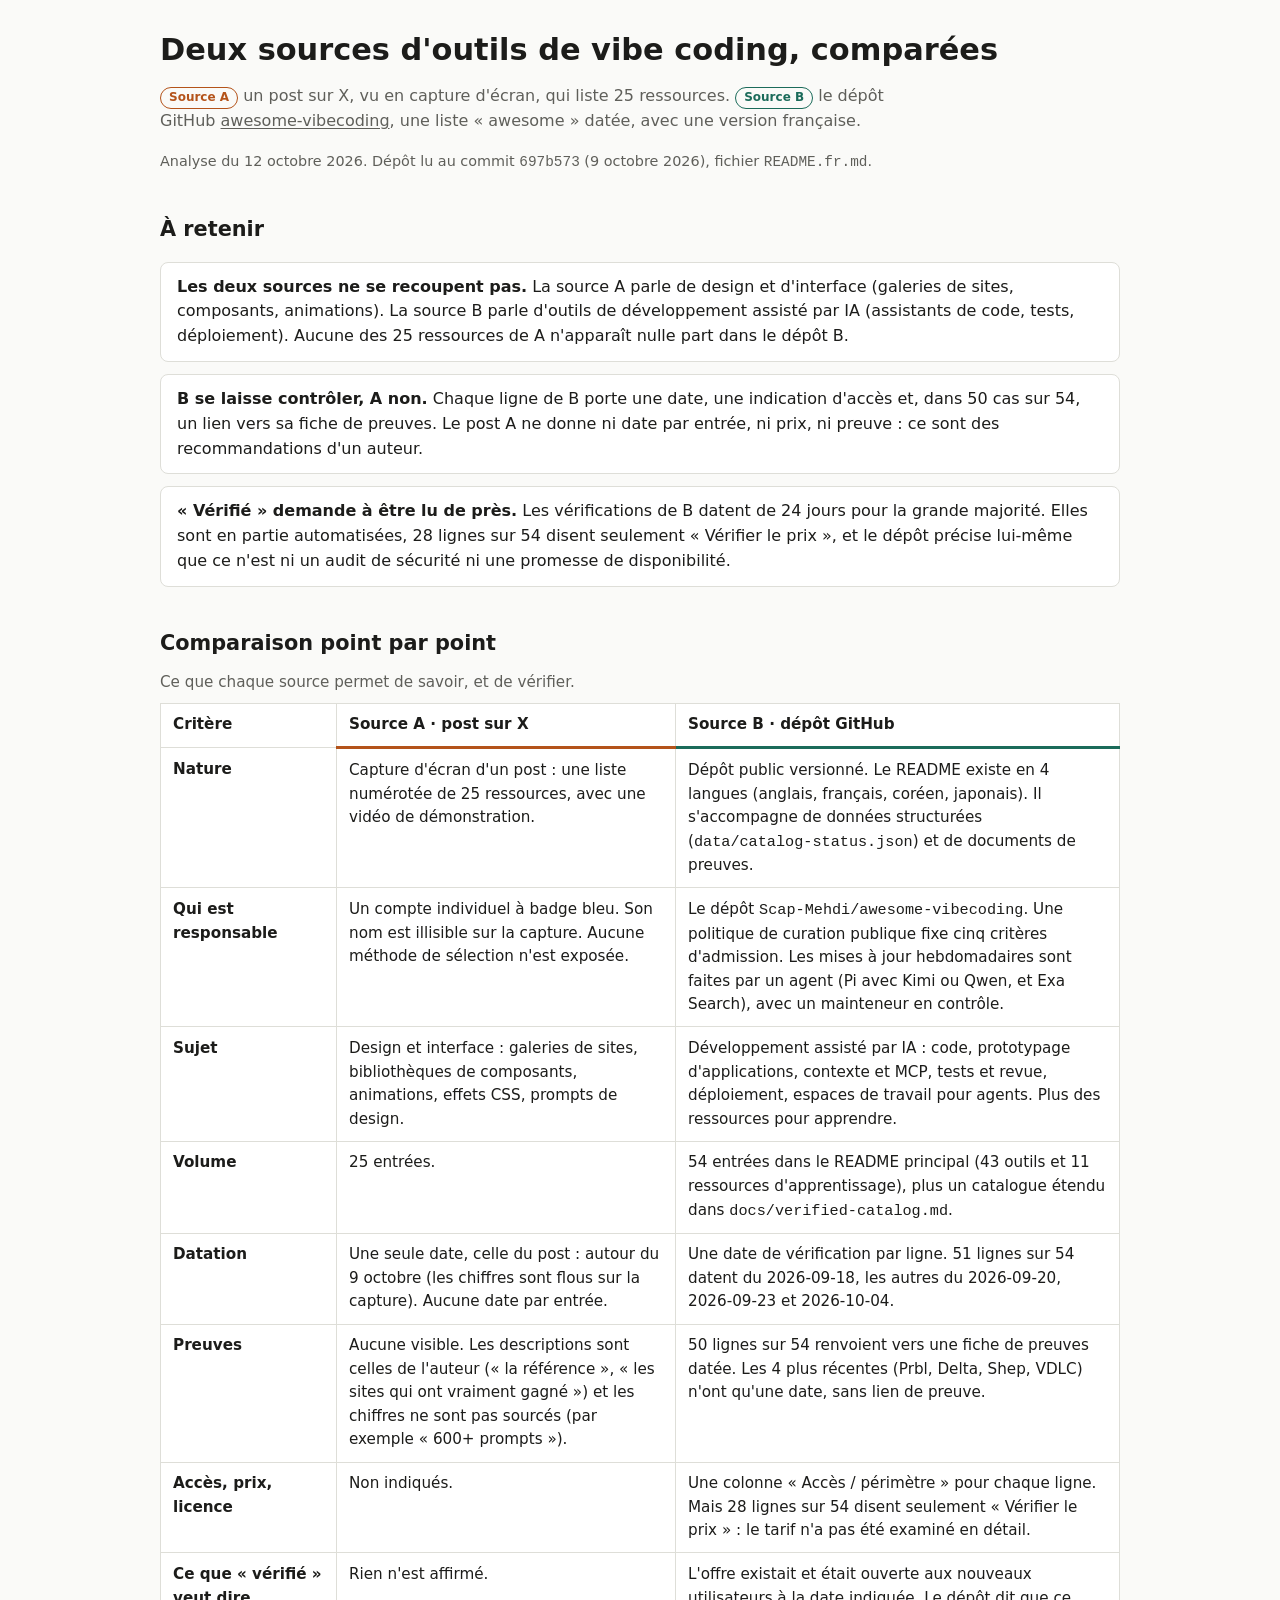
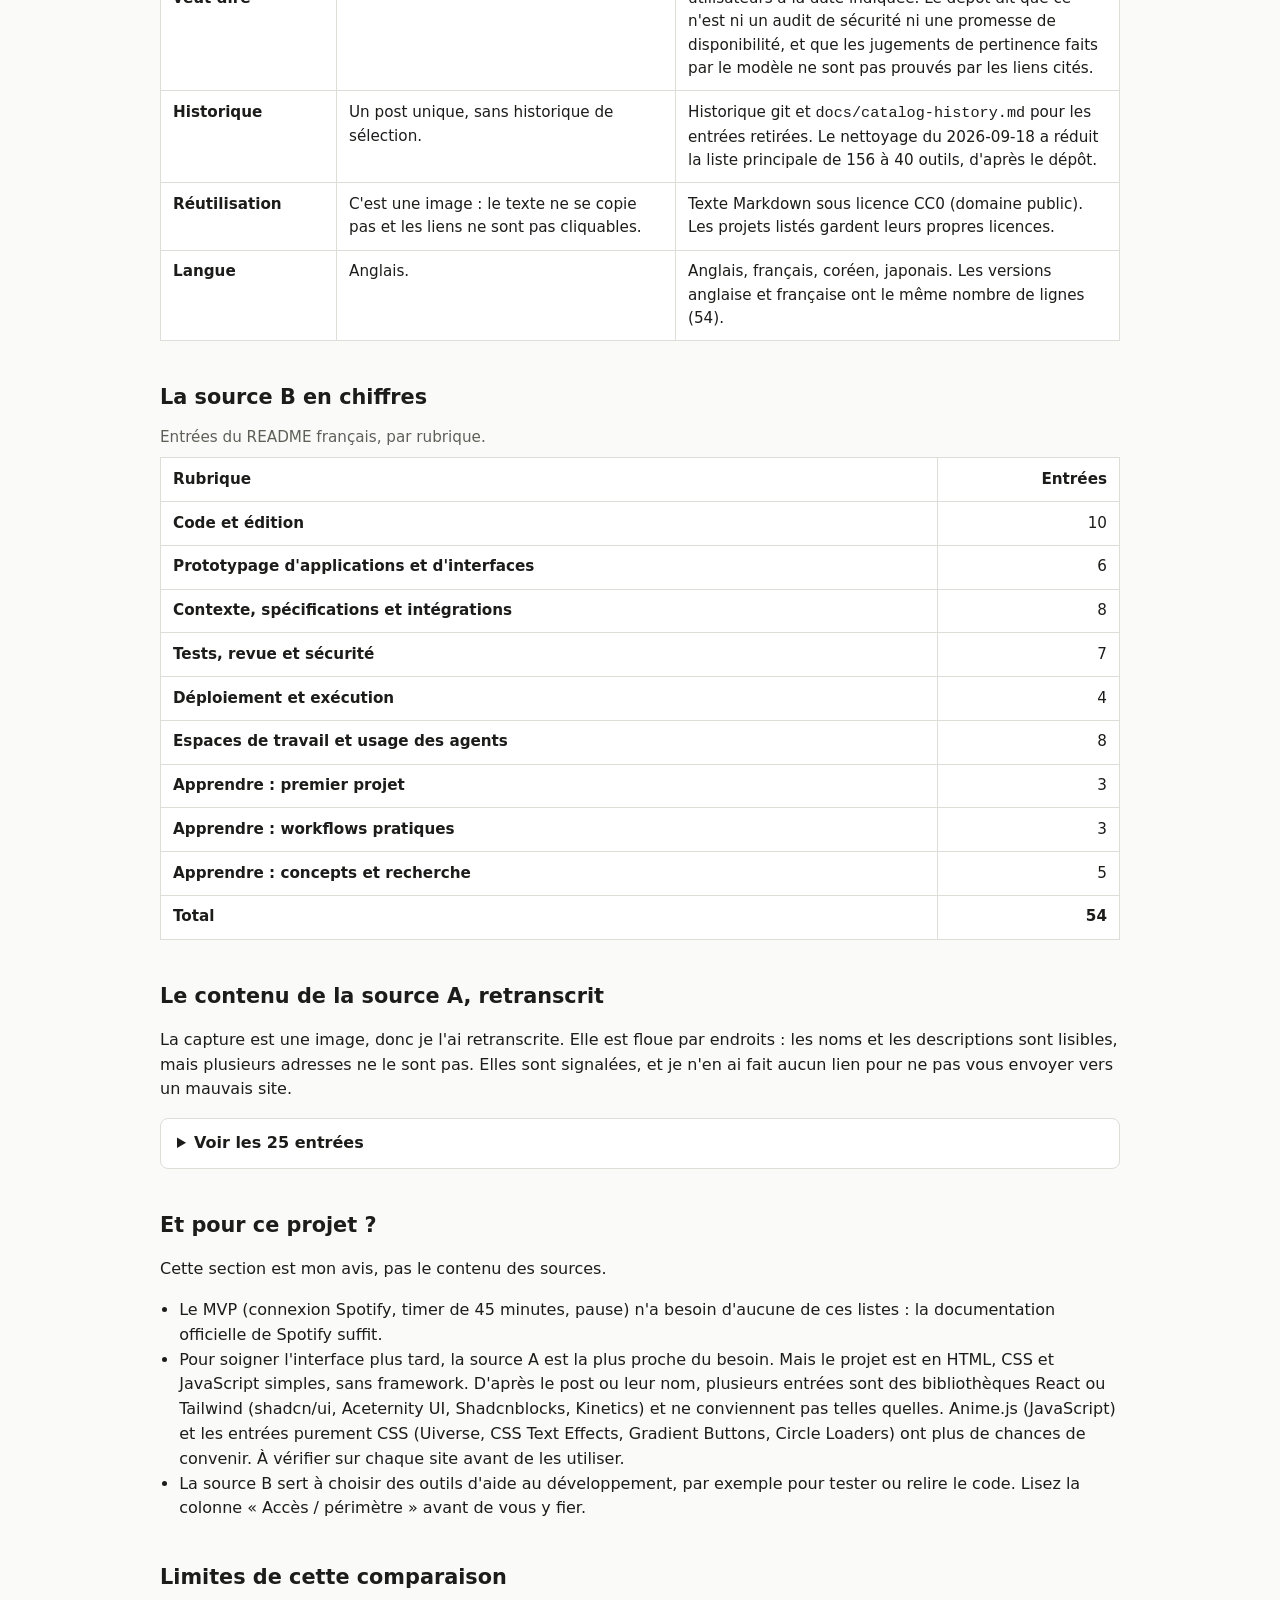
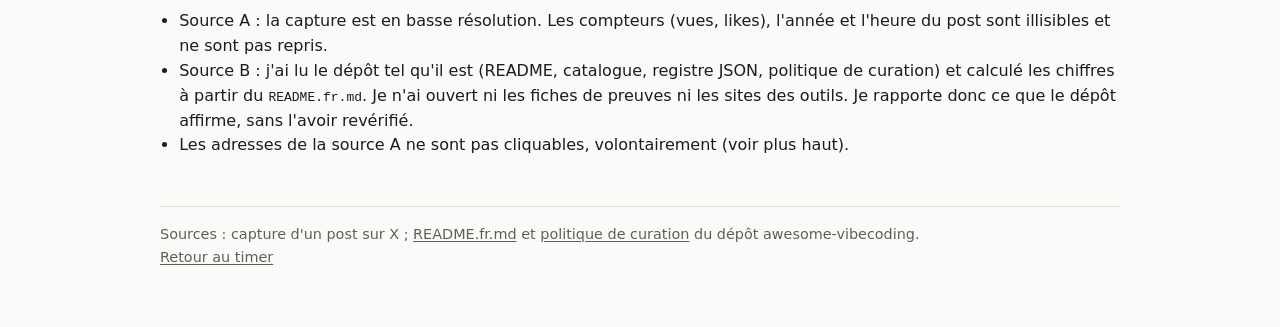
==== outils.html @ fe23af5a "Ajoute outils.html : comparaison d'un post X et du dépôt awesome-vibecoding Co-Authored-By: Claude S" ====
<!DOCTYPE html>
<html lang="fr">
<head>
  <meta charset="UTF-8">
  <meta name="viewport" content="width=device-width, initial-scale=1">
  <meta name="color-scheme" content="light dark">
  <meta name="description" content="Comparaison de deux sources de ressources pour le vibe coding : un post sur X (capture d'écran) et le dépôt GitHub awesome-vibecoding.">
  <title>Comparer deux sources d'outils</title>
  <link rel="stylesheet" href="css/outils.css">
</head>
<body>
  <main>
    <h1>Deux sources d'outils de vibe coding, comparées</h1>
    <p class="lead">
      <span class="tag tag-a">Source A</span> un post sur X, vu en capture d'écran, qui liste 25 ressources.
      <span class="tag tag-b">Source B</span> le dépôt GitHub
      <a href="https://github.com/Scap-Mehdi/awesome-vibecoding">awesome-vibecoding</a>, une liste « awesome » datée, avec une version française.
    </p>
    <p class="meta">Analyse du 12 octobre 2026. Dépôt lu au commit <code>697b573</code> (9 octobre 2026), fichier <code>README.fr.md</code>.</p>

    <h2>À retenir</h2>
    <ul class="takeaways">
      <li>
        <strong>Les deux sources ne se recoupent pas.</strong>
        La source A parle de design et d'interface (galeries de sites, composants, animations). La source B parle d'outils de développement assisté par IA (assistants de code, tests, déploiement). Aucune des 25 ressources de A n'apparaît nulle part dans le dépôt B.
      </li>
      <li>
        <strong>B se laisse contrôler, A non.</strong>
        Chaque ligne de B porte une date, une indication d'accès et, dans 50 cas sur 54, un lien vers sa fiche de preuves. Le post A ne donne ni date par entrée, ni prix, ni preuve : ce sont des recommandations d'un auteur.
      </li>
      <li>
        <strong>« Vérifié » demande à être lu de près.</strong>
        Les vérifications de B datent de 24 jours pour la grande majorité. Elles sont en partie automatisées, 28 lignes sur 54 disent seulement « Vérifier le prix », et le dépôt précise lui-même que ce n'est ni un audit de sécurité ni une promesse de disponibilité.
      </li>
    </ul>

    <h2>Comparaison point par point</h2>
    <div class="table-wrap">
      <table class="compare">
        <caption>Ce que chaque source permet de savoir, et de vérifier.</caption>
        <thead>
          <tr>
            <th scope="col">Critère</th>
            <th scope="col" class="col-a">Source A · post sur X</th>
            <th scope="col" class="col-b">Source B · dépôt GitHub</th>
          </tr>
        </thead>
        <tbody>
          <tr>
            <th scope="row">Nature</th>
            <td>Capture d'écran d'un post : une liste numérotée de 25 ressources, avec une vidéo de démonstration.</td>
            <td>Dépôt public versionné. Le README existe en 4 langues (anglais, français, coréen, japonais). Il s'accompagne de données structurées (<code>data/catalog-status.json</code>) et de documents de preuves.</td>
          </tr>
          <tr>
            <th scope="row">Qui est responsable</th>
            <td>Un compte individuel à badge bleu. Son nom est illisible sur la capture. Aucune méthode de sélection n'est exposée.</td>
            <td>Le dépôt <code>Scap-Mehdi/awesome-vibecoding</code>. Une politique de curation publique fixe cinq critères d'admission. Les mises à jour hebdomadaires sont faites par un agent (Pi avec Kimi ou Qwen, et Exa Search), avec un mainteneur en contrôle.</td>
          </tr>
          <tr>
            <th scope="row">Sujet</th>
            <td>Design et interface : galeries de sites, bibliothèques de composants, animations, effets CSS, prompts de design.</td>
            <td>Développement assisté par IA : code, prototypage d'applications, contexte et MCP, tests et revue, déploiement, espaces de travail pour agents. Plus des ressources pour apprendre.</td>
          </tr>
          <tr>
            <th scope="row">Volume</th>
            <td>25 entrées.</td>
            <td>54 entrées dans le README principal (43 outils et 11 ressources d'apprentissage), plus un catalogue étendu dans <code>docs/verified-catalog.md</code>.</td>
          </tr>
          <tr>
            <th scope="row">Datation</th>
            <td>Une seule date, celle du post : autour du 9 octobre (les chiffres sont flous sur la capture). Aucune date par entrée.</td>
            <td>Une date de vérification par ligne. 51 lignes sur 54 datent du 2026-09-18, les autres du 2026-09-20, 2026-09-23 et 2026-10-04.</td>
          </tr>
          <tr>
            <th scope="row">Preuves</th>
            <td>Aucune visible. Les descriptions sont celles de l'auteur (« la référence », « les sites qui ont vraiment gagné ») et les chiffres ne sont pas sourcés (par exemple « 600+ prompts »).</td>
            <td>50 lignes sur 54 renvoient vers une fiche de preuves datée. Les 4 plus récentes (Prbl, Delta, Shep, VDLC) n'ont qu'une date, sans lien de preuve.</td>
          </tr>
          <tr>
            <th scope="row">Accès, prix, licence</th>
            <td>Non indiqués.</td>
            <td>Une colonne « Accès / périmètre » pour chaque ligne. Mais 28 lignes sur 54 disent seulement « Vérifier le prix » : le tarif n'a pas été examiné en détail.</td>
          </tr>
          <tr>
            <th scope="row">Ce que « vérifié » veut dire</th>
            <td>Rien n'est affirmé.</td>
            <td>L'offre existait et était ouverte aux nouveaux utilisateurs à la date indiquée. Le dépôt dit que ce n'est ni un audit de sécurité ni une promesse de disponibilité, et que les jugements de pertinence faits par le modèle ne sont pas prouvés par les liens cités.</td>
          </tr>
          <tr>
            <th scope="row">Historique</th>
            <td>Un post unique, sans historique de sélection.</td>
            <td>Historique git et <code>docs/catalog-history.md</code> pour les entrées retirées. Le nettoyage du 2026-09-18 a réduit la liste principale de 156 à 40 outils, d'après le dépôt.</td>
          </tr>
          <tr>
            <th scope="row">Réutilisation</th>
            <td>C'est une image : le texte ne se copie pas et les liens ne sont pas cliquables.</td>
            <td>Texte Markdown sous licence CC0 (domaine public). Les projets listés gardent leurs propres licences.</td>
          </tr>
          <tr>
            <th scope="row">Langue</th>
            <td>Anglais.</td>
            <td>Anglais, français, coréen, japonais. Les versions anglaise et française ont le même nombre de lignes (54).</td>
          </tr>
        </tbody>
      </table>
    </div>

    <h2>La source B en chiffres</h2>
    <div class="table-wrap">
      <table>
        <caption>Entrées du README français, par rubrique.</caption>
        <thead>
          <tr>
            <th scope="col">Rubrique</th>
            <th scope="col" class="num">Entrées</th>
          </tr>
        </thead>
        <tbody>
          <tr><th scope="row">Code et édition</th><td class="num">10</td></tr>
          <tr><th scope="row">Prototypage d'applications et d'interfaces</th><td class="num">6</td></tr>
          <tr><th scope="row">Contexte, spécifications et intégrations</th><td class="num">8</td></tr>
          <tr><th scope="row">Tests, revue et sécurité</th><td class="num">7</td></tr>
          <tr><th scope="row">Déploiement et exécution</th><td class="num">4</td></tr>
          <tr><th scope="row">Espaces de travail et usage des agents</th><td class="num">8</td></tr>
          <tr><th scope="row">Apprendre : premier projet</th><td class="num">3</td></tr>
          <tr><th scope="row">Apprendre : workflows pratiques</th><td class="num">3</td></tr>
          <tr><th scope="row">Apprendre : concepts et recherche</th><td class="num">5</td></tr>
        </tbody>
        <tfoot>
          <tr><th scope="row">Total</th><td class="num"><strong>54</strong></td></tr>
        </tfoot>
      </table>
    </div>

    <h2>Le contenu de la source A, retranscrit</h2>
    <p>La capture est une image, donc je l'ai retranscrite. Elle est floue par endroits : les noms et les descriptions sont lisibles, mais plusieurs adresses ne le sont pas. Elles sont signalées, et je n'en ai fait aucun lien pour ne pas vous envoyer vers un mauvais site.</p>
    <details>
      <summary>Voir les 25 entrées</summary>
      <div class="table-wrap">
        <table>
          <caption>Entrées du post, dans l'ordre. « Adresse lue » est ce que je distingue sur la capture.</caption>
          <thead>
            <tr>
              <th scope="col" class="num">N°</th>
              <th scope="col">Nom</th>
              <th scope="col">Adresse lue</th>
              <th scope="col">Ce que dit le post</th>
            </tr>
          </thead>
          <tbody>
            <tr><td class="num">1</td><td>Scrollslide</td><td>scrollslide.co</td><td>600+ prompts primés et code source complet de sites 3D ou pilotés au scroll. 100+ scènes 3D, 200+ dégradés interactifs, 200+ composants. Le prompt se colle dans Claude, Cursor ou Lovable.</td></tr>
            <tr><td class="num">2</td><td>Minimal Gallery</td><td>minimal.gallery</td><td>Sites haut de gamme sélectionnés, à donner à son agent.</td></tr>
            <tr><td class="num">3</td><td>Godly</td><td>godly.website</td><td>Sites choisis à la main, avec un vrai savoir-faire.</td></tr>
            <tr><td class="num">4</td><td>Refero Styles</td><td>styles.refero.design</td><td>2 000+ styles de produits réels, avec leur typographie.</td></tr>
            <tr><td class="num">5</td><td>Component Gallery</td><td>component.gallery</td><td>Exemples de la façon dont les grands design systems traitent un même élément (le chiffre, 3 600+, est à confirmer).</td></tr>
            <tr><td class="num">6</td><td>Mobbin</td><td>mobbin.com</td><td>Parcours d'applications réels, tirés de vrais produits.</td></tr>
            <tr><td class="num">7</td><td>DESIGN.md</td><td class="unsure">à confirmer (designmd.ai ?)</td><td>Design systems en Markdown, lisibles par l'agent.</td></tr>
            <tr><td class="num">8</td><td class="unsure">VibePrompt (nom à confirmer)</td><td class="unsure">illisible</td><td>Prompts prêts à l'emploi pour tableaux de bord et pages d'accueil.</td></tr>
            <tr><td class="num">9</td><td>21st.dev</td><td>21st.dev</td><td>Registre de composants branché aux agents via MCP.</td></tr>
            <tr><td class="num">10</td><td>Kinetics</td><td class="unsure">illisible</td><td>150+ effets de mouvement avec code React et prompts.</td></tr>
            <tr><td class="num">11</td><td>shadcn/ui</td><td>ui.shadcn.com</td><td>« Toujours la référence » pour une interface propre et réutilisable.</td></tr>
            <tr><td class="num">12</td><td>Aceternity UI</td><td>ui.aceternity.com</td><td>200+ composants React/Tailwind animés.</td></tr>
            <tr><td class="num">13</td><td>Magic UI</td><td>magicui.design</td><td>Composants soignés pour applications web modernes.</td></tr>
            <tr><td class="num">14</td><td>Motion Primitives</td><td>motion-primitives.com</td><td>Composants d'animation et d'interaction prêts à l'emploi.</td></tr>
            <tr><td class="num">15</td><td>Uiverse</td><td>uiverse.io</td><td>Éléments d'interface et composants interactifs créés par la communauté.</td></tr>
            <tr><td class="num">16</td><td>Shadcnblocks</td><td>shadcnblocks.com</td><td>Des blocs complets, pas seulement des boutons.</td></tr>
            <tr><td class="num">17</td><td>mapcn</td><td>mapcn.dev</td><td>Composants de carte : marqueurs, itinéraires, popups.</td></tr>
            <tr><td class="num">18</td><td>Awwwards</td><td>awwwards.com</td><td>« Les sites qui ont vraiment gagné. »</td></tr>
            <tr><td class="num">19</td><td>Liquid Glass</td><td class="unsure">illisible</td><td>Composants et effets de réfraction façon verre.</td></tr>
            <tr><td class="num">20</td><td>CSS Text Effects</td><td>text-effects.colorion.co</td><td>Animations et effets CSS créatifs pour le texte.</td></tr>
            <tr><td class="num">21</td><td>Circle Loaders</td><td class="unsure">illisible</td><td>Animations de chargement créatives.</td></tr>
            <tr><td class="num">22</td><td>Gradient Buttons</td><td>gradientbuttons.colorion.co</td><td>Styles et effets de boutons dégradés.</td></tr>
            <tr><td class="num">23</td><td class="unsure">Shadertoy (nom à confirmer)</td><td class="unsure">illisible</td><td>Shaders à étudier et à remixer.</td></tr>
            <tr><td class="num">24</td><td>3D icons</td><td class="unsure">illisible</td><td>Bibliothèque d'icônes 3D gratuites pour interfaces modernes.</td></tr>
            <tr><td class="num">25</td><td>Anime.js</td><td>animejs.com</td><td>Bibliothèque JavaScript légère d'animation pour le web.</td></tr>
          </tbody>
        </table>
      </div>
    </details>

    <h2>Et pour ce projet ?</h2>
    <p>Cette section est mon avis, pas le contenu des sources.</p>
    <ul class="plain">
      <li>Le MVP (connexion Spotify, timer de 45 minutes, pause) n'a besoin d'aucune de ces listes : la documentation officielle de Spotify suffit.</li>
      <li>Pour soigner l'interface plus tard, la source A est la plus proche du besoin. Mais le projet est en HTML, CSS et JavaScript simples, sans framework. D'après le post ou leur nom, plusieurs entrées sont des bibliothèques React ou Tailwind (shadcn/ui, Aceternity UI, Shadcnblocks, Kinetics) et ne conviennent pas telles quelles. Anime.js (JavaScript) et les entrées purement CSS (Uiverse, CSS Text Effects, Gradient Buttons, Circle Loaders) ont plus de chances de convenir. À vérifier sur chaque site avant de les utiliser.</li>
      <li>La source B sert à choisir des outils d'aide au développement, par exemple pour tester ou relire le code. Lisez la colonne « Accès / périmètre » avant de vous y fier.</li>
    </ul>

    <h2>Limites de cette comparaison</h2>
    <ul class="plain">
      <li>Source A : la capture est en basse résolution. Les compteurs (vues, likes), l'année et l'heure du post sont illisibles et ne sont pas repris.</li>
      <li>Source B : j'ai lu le dépôt tel qu'il est (README, catalogue, registre JSON, politique de curation) et calculé les chiffres à partir du <code>README.fr.md</code>. Je n'ai ouvert ni les fiches de preuves ni les sites des outils. Je rapporte donc ce que le dépôt affirme, sans l'avoir revérifié.</li>
      <li>Les adresses de la source A ne sont pas cliquables, volontairement (voir plus haut).</li>
    </ul>

    <footer>
      Sources : capture d'un post sur X ; <a href="https://github.com/Scap-Mehdi/awesome-vibecoding/blob/main/README.fr.md">README.fr.md</a> et <a href="https://github.com/Scap-Mehdi/awesome-vibecoding/blob/main/docs/curation-policy.md">politique de curation</a> du dépôt awesome-vibecoding.
      <br><a href="index.html">Retour au timer</a>
    </footer>
  </main>
</body>
</html>
---- css/outils.css ----
:root {
  --bg: #fafaf8;
  --surface: #ffffff;
  --text: #1c1c1a;
  --muted: #5f5f5a;
  --border: #deded8;
  --accent-a: #b4531a;
  --accent-b: #1b6b5a;
  --warn-bg: #fff4d6;
  --warn-text: #5a4300;
}

@media (prefers-color-scheme: dark) {
  :root:not([data-theme="light"]) {
    --bg: #151514;
    --surface: #1e1e1c;
    --text: #ecebe6;
    --muted: #a3a29b;
    --border: #3a3a36;
    --accent-a: #ee9a63;
    --accent-b: #5fc2a8;
    --warn-bg: #3b3115;
    --warn-text: #f2deb0;
  }
}

* {
  box-sizing: border-box;
}

body {
  margin: 0;
  background: var(--bg);
  color: var(--text);
  font-family: system-ui, sans-serif;
  line-height: 1.55;
}

main {
  max-width: 62rem;
  margin: 0 auto;
  padding: 2rem 1rem 4rem;
}

h1 {
  font-size: 1.9rem;
  line-height: 1.2;
  margin: 0 0 0.5rem;
}

h2 {
  font-size: 1.3rem;
  margin: 2.5rem 0 0.75rem;
}

a {
  color: inherit;
  text-underline-offset: 0.15em;
}

.lead {
  color: var(--muted);
  max-width: 46rem;
}

.meta {
  color: var(--muted);
  font-size: 0.9rem;
}

.note {
  background: var(--warn-bg);
  color: var(--warn-text);
  border-radius: 0.5rem;
  padding: 0.75rem 1rem;
  margin: 1rem 0;
}

.takeaways {
  display: grid;
  gap: 0.75rem;
  padding: 0;
  list-style: none;
}

.takeaways li {
  background: var(--surface);
  border: 1px solid var(--border);
  border-radius: 0.5rem;
  padding: 0.75rem 1rem;
}

.tag {
  display: inline-block;
  font-size: 0.75rem;
  font-weight: 600;
  padding: 0.05rem 0.5rem;
  border-radius: 99px;
  border: 1px solid currentColor;
  white-space: nowrap;
}

.tag-a {
  color: var(--accent-a);
}

.tag-b {
  color: var(--accent-b);
}

.table-wrap {
  overflow-x: auto;
}

table {
  width: 100%;
  border-collapse: collapse;
  background: var(--surface);
  font-size: 0.95rem;
}

caption {
  text-align: left;
  color: var(--muted);
  padding-bottom: 0.5rem;
}

th,
td {
  text-align: left;
  vertical-align: top;
  padding: 0.6rem 0.75rem;
  border: 1px solid var(--border);
}

thead th {
  position: sticky;
  top: 0;
  background: var(--surface);
}

thead th.col-a {
  border-bottom: 3px solid var(--accent-a);
}

thead th.col-b {
  border-bottom: 3px solid var(--accent-b);
}

tbody th {
  font-weight: 600;
}

.compare tbody th {
  width: 11rem;
}

td.num,
th.num {
  text-align: right;
  font-variant-numeric: tabular-nums;
}

details {
  background: var(--surface);
  border: 1px solid var(--border);
  border-radius: 0.5rem;
  padding: 0.5rem 1rem;
  margin: 0.75rem 0;
}

summary {
  cursor: pointer;
  font-weight: 600;
  padding: 0.25rem 0;
}

.unsure {
  color: var(--muted);
  font-style: italic;
}

ul.plain {
  padding-left: 1.2rem;
}

footer {
  margin-top: 3rem;
  padding-top: 1rem;
  border-top: 1px solid var(--border);
  color: var(--muted);
  font-size: 0.9rem;
}

@media (max-width: 40rem) {
  main {
    padding-top: 1.25rem;
  }

  .compare tbody th {
    width: auto;
  }
}
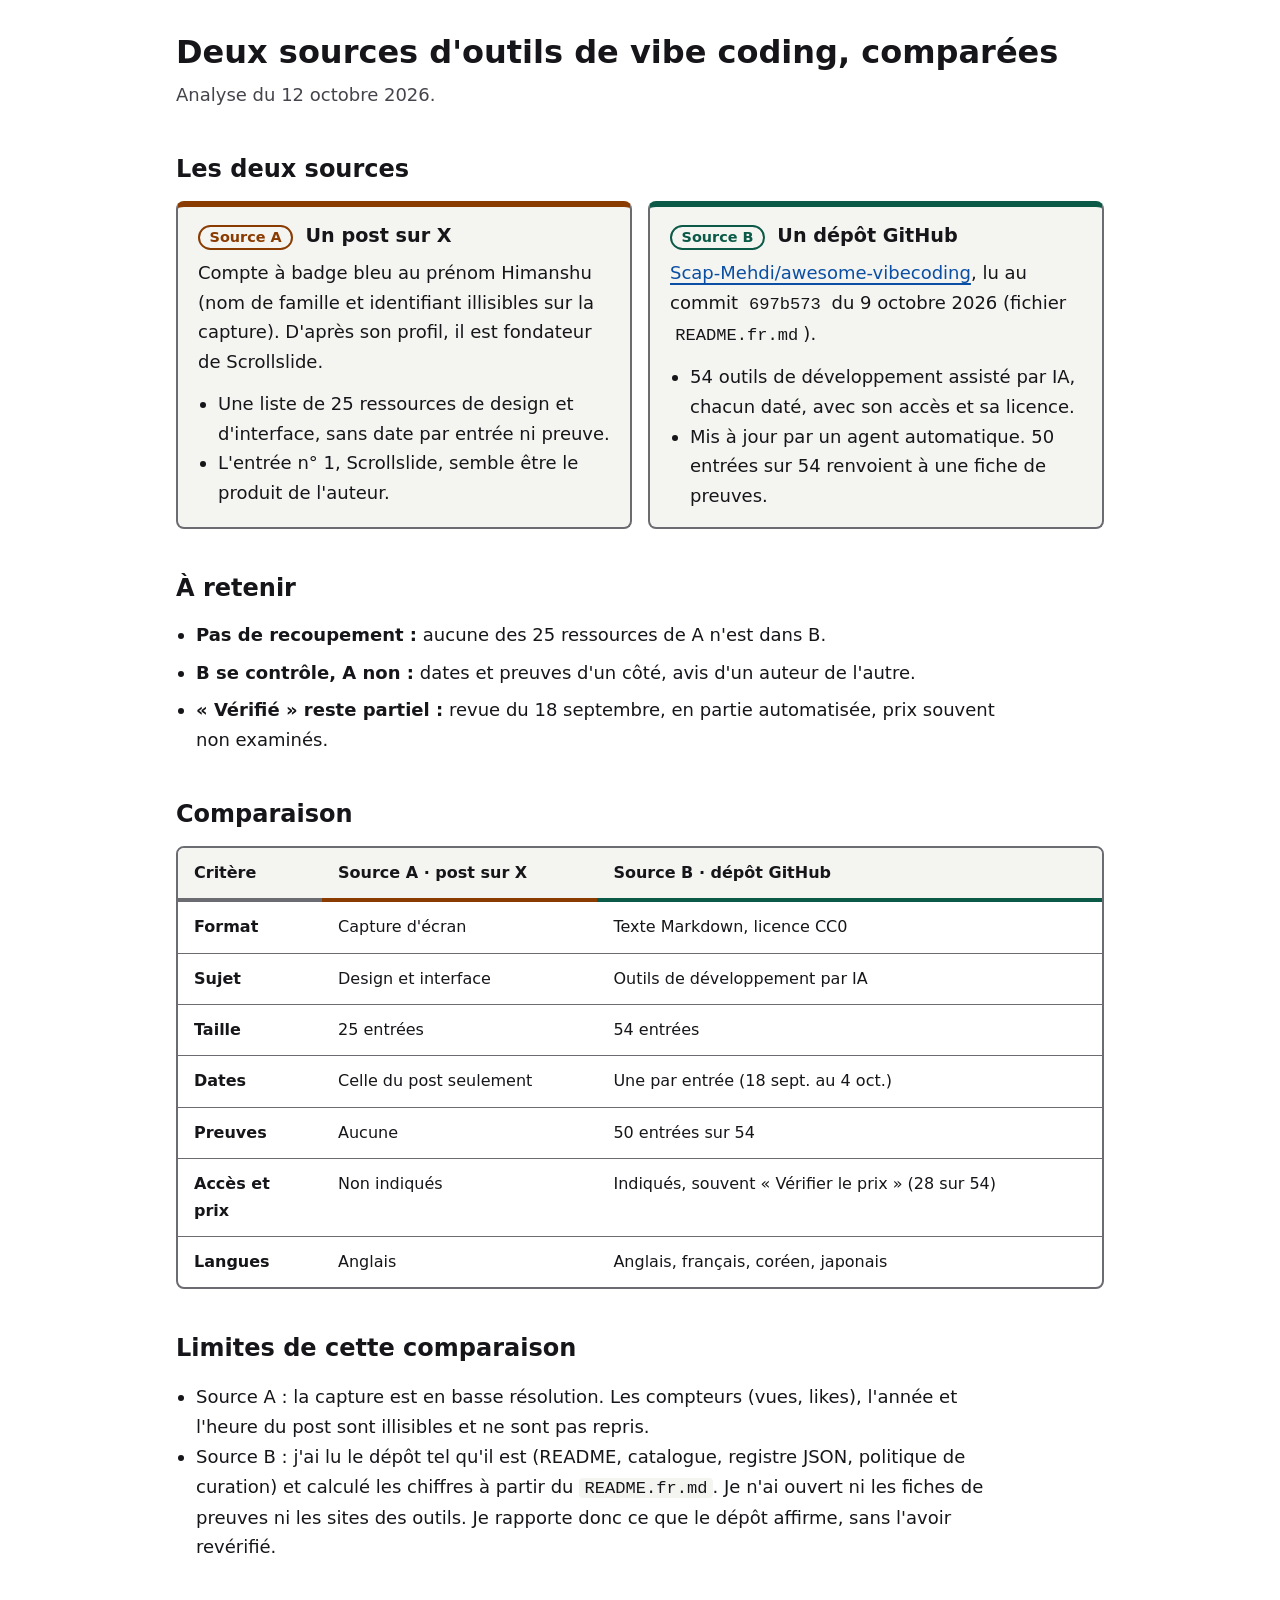
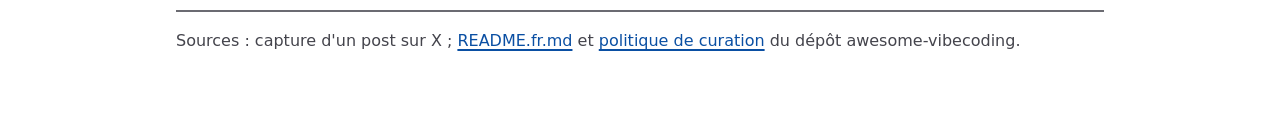
==== commit 918d3003: "Simplifie outils.html et améliore l'accessibilité du CSS Co-Authored-By: Claude Sonnet 5.5 <noreply@" ====
--- a/outils.html
+++ b/outils.html
@@ -4,198 +4,114 @@
   <meta charset="UTF-8">
   <meta name="viewport" content="width=device-width, initial-scale=1">
   <meta name="color-scheme" content="light dark">
-  <meta name="description" content="Comparaison de deux sources de ressources pour le vibe coding : un post sur X (capture d'écran) et le dépôt GitHub awesome-vibecoding.">
+  <meta name="description" content="Comparaison de deux sources de ressources pour le vibe coding : un post sur X et le dépôt GitHub awesome-vibecoding.">
   <title>Comparer deux sources d'outils</title>
   <link rel="stylesheet" href="css/outils.css">
 </head>
 <body>
-  <main>
-    <h1>Deux sources d'outils de vibe coding, comparées</h1>
-    <p class="lead">
-      <span class="tag tag-a">Source A</span> un post sur X, vu en capture d'écran, qui liste 25 ressources.
-      <span class="tag tag-b">Source B</span> le dépôt GitHub
-      <a href="https://github.com/Scap-Mehdi/awesome-vibecoding">awesome-vibecoding</a>, une liste « awesome » datée, avec une version française.
-    </p>
-    <p class="meta">Analyse du 12 octobre 2026. Dépôt lu au commit <code>697b573</code> (9 octobre 2026), fichier <code>README.fr.md</code>.</p>
+  <a class="skip-link" href="#contenu">Aller au contenu</a>
 
-    <h2>À retenir</h2>
-    <ul class="takeaways">
-      <li>
-        <strong>Les deux sources ne se recoupent pas.</strong>
-        La source A parle de design et d'interface (galeries de sites, composants, animations). La source B parle d'outils de développement assisté par IA (assistants de code, tests, déploiement). Aucune des 25 ressources de A n'apparaît nulle part dans le dépôt B.
-      </li>
-      <li>
-        <strong>B se laisse contrôler, A non.</strong>
-        Chaque ligne de B porte une date, une indication d'accès et, dans 50 cas sur 54, un lien vers sa fiche de preuves. Le post A ne donne ni date par entrée, ni prix, ni preuve : ce sont des recommandations d'un auteur.
-      </li>
-      <li>
-        <strong>« Vérifié » demande à être lu de près.</strong>
-        Les vérifications de B datent de 24 jours pour la grande majorité. Elles sont en partie automatisées, 28 lignes sur 54 disent seulement « Vérifier le prix », et le dépôt précise lui-même que ce n'est ni un audit de sécurité ni une promesse de disponibilité.
-      </li>
-    </ul>
+  <main id="contenu">
+    <header>
+      <h1>Deux sources d'outils de vibe coding, comparées</h1>
+      <p class="meta">Analyse du 12 octobre 2026.</p>
+    </header>
 
-    <h2>Comparaison point par point</h2>
-    <div class="table-wrap">
-      <table class="compare">
-        <caption>Ce que chaque source permet de savoir, et de vérifier.</caption>
-        <thead>
-          <tr>
-            <th scope="col">Critère</th>
-            <th scope="col" class="col-a">Source A · post sur X</th>
-            <th scope="col" class="col-b">Source B · dépôt GitHub</th>
-          </tr>
-        </thead>
-        <tbody>
-          <tr>
-            <th scope="row">Nature</th>
-            <td>Capture d'écran d'un post : une liste numérotée de 25 ressources, avec une vidéo de démonstration.</td>
-            <td>Dépôt public versionné. Le README existe en 4 langues (anglais, français, coréen, japonais). Il s'accompagne de données structurées (<code>data/catalog-status.json</code>) et de documents de preuves.</td>
-          </tr>
-          <tr>
-            <th scope="row">Qui est responsable</th>
-            <td>Un compte individuel à badge bleu. Son nom est illisible sur la capture. Aucune méthode de sélection n'est exposée.</td>
-            <td>Le dépôt <code>Scap-Mehdi/awesome-vibecoding</code>. Une politique de curation publique fixe cinq critères d'admission. Les mises à jour hebdomadaires sont faites par un agent (Pi avec Kimi ou Qwen, et Exa Search), avec un mainteneur en contrôle.</td>
-          </tr>
-          <tr>
-            <th scope="row">Sujet</th>
-            <td>Design et interface : galeries de sites, bibliothèques de composants, animations, effets CSS, prompts de design.</td>
-            <td>Développement assisté par IA : code, prototypage d'applications, contexte et MCP, tests et revue, déploiement, espaces de travail pour agents. Plus des ressources pour apprendre.</td>
-          </tr>
-          <tr>
-            <th scope="row">Volume</th>
-            <td>25 entrées.</td>
-            <td>54 entrées dans le README principal (43 outils et 11 ressources d'apprentissage), plus un catalogue étendu dans <code>docs/verified-catalog.md</code>.</td>
-          </tr>
-          <tr>
-            <th scope="row">Datation</th>
-            <td>Une seule date, celle du post : autour du 9 octobre (les chiffres sont flous sur la capture). Aucune date par entrée.</td>
-            <td>Une date de vérification par ligne. 51 lignes sur 54 datent du 2026-09-18, les autres du 2026-09-20, 2026-09-23 et 2026-10-04.</td>
-          </tr>
-          <tr>
-            <th scope="row">Preuves</th>
-            <td>Aucune visible. Les descriptions sont celles de l'auteur (« la référence », « les sites qui ont vraiment gagné ») et les chiffres ne sont pas sourcés (par exemple « 600+ prompts »).</td>
-            <td>50 lignes sur 54 renvoient vers une fiche de preuves datée. Les 4 plus récentes (Prbl, Delta, Shep, VDLC) n'ont qu'une date, sans lien de preuve.</td>
-          </tr>
-          <tr>
-            <th scope="row">Accès, prix, licence</th>
-            <td>Non indiqués.</td>
-            <td>Une colonne « Accès / périmètre » pour chaque ligne. Mais 28 lignes sur 54 disent seulement « Vérifier le prix » : le tarif n'a pas été examiné en détail.</td>
-          </tr>
-          <tr>
-            <th scope="row">Ce que « vérifié » veut dire</th>
-            <td>Rien n'est affirmé.</td>
-            <td>L'offre existait et était ouverte aux nouveaux utilisateurs à la date indiquée. Le dépôt dit que ce n'est ni un audit de sécurité ni une promesse de disponibilité, et que les jugements de pertinence faits par le modèle ne sont pas prouvés par les liens cités.</td>
-          </tr>
-          <tr>
-            <th scope="row">Historique</th>
-            <td>Un post unique, sans historique de sélection.</td>
-            <td>Historique git et <code>docs/catalog-history.md</code> pour les entrées retirées. Le nettoyage du 2026-09-18 a réduit la liste principale de 156 à 40 outils, d'après le dépôt.</td>
-          </tr>
-          <tr>
-            <th scope="row">Réutilisation</th>
-            <td>C'est une image : le texte ne se copie pas et les liens ne sont pas cliquables.</td>
-            <td>Texte Markdown sous licence CC0 (domaine public). Les projets listés gardent leurs propres licences.</td>
-          </tr>
-          <tr>
-            <th scope="row">Langue</th>
-            <td>Anglais.</td>
-            <td>Anglais, français, coréen, japonais. Les versions anglaise et française ont le même nombre de lignes (54).</td>
-          </tr>
-        </tbody>
-      </table>
-    </div>
+    <section aria-labelledby="sources">
+      <h2 id="sources">Les deux sources</h2>
+      <div class="cards">
+        <article class="card card-a">
+          <h3><span class="tag">Source A</span> Un post sur X</h3>
+          <p>Compte à badge bleu au prénom Himanshu (nom de famille et identifiant illisibles sur la capture). D'après son profil, il est fondateur de Scrollslide.</p>
+          <ul>
+            <li>Une liste de 25 ressources de design et d'interface, sans date par entrée ni preuve.</li>
+            <li>L'entrée n° 1, Scrollslide, semble être le produit de l'auteur.</li>
+          </ul>
+        </article>
 
-    <h2>La source B en chiffres</h2>
-    <div class="table-wrap">
-      <table>
-        <caption>Entrées du README français, par rubrique.</caption>
-        <thead>
-          <tr>
-            <th scope="col">Rubrique</th>
-            <th scope="col" class="num">Entrées</th>
-          </tr>
-        </thead>
-        <tbody>
-          <tr><th scope="row">Code et édition</th><td class="num">10</td></tr>
-          <tr><th scope="row">Prototypage d'applications et d'interfaces</th><td class="num">6</td></tr>
-          <tr><th scope="row">Contexte, spécifications et intégrations</th><td class="num">8</td></tr>
-          <tr><th scope="row">Tests, revue et sécurité</th><td class="num">7</td></tr>
-          <tr><th scope="row">Déploiement et exécution</th><td class="num">4</td></tr>
-          <tr><th scope="row">Espaces de travail et usage des agents</th><td class="num">8</td></tr>
-          <tr><th scope="row">Apprendre : premier projet</th><td class="num">3</td></tr>
-          <tr><th scope="row">Apprendre : workflows pratiques</th><td class="num">3</td></tr>
-          <tr><th scope="row">Apprendre : concepts et recherche</th><td class="num">5</td></tr>
-        </tbody>
-        <tfoot>
-          <tr><th scope="row">Total</th><td class="num"><strong>54</strong></td></tr>
-        </tfoot>
-      </table>
-    </div>
+        <article class="card card-b">
+          <h3><span class="tag">Source B</span> Un dépôt GitHub</h3>
+          <p><a href="https://github.com/Scap-Mehdi/awesome-vibecoding">Scap-Mehdi/awesome-vibecoding</a>, lu au commit <code>697b573</code> du 9 octobre 2026 (fichier <code>README.fr.md</code>).</p>
+          <ul>
+            <li>54 outils de développement assisté par IA, chacun daté, avec son accès et sa licence.</li>
+            <li>Mis à jour par un agent automatique. 50 entrées sur 54 renvoient à une fiche de preuves.</li>
+          </ul>
+        </article>
+      </div>
+    </section>
 
-    <h2>Le contenu de la source A, retranscrit</h2>
-    <p>La capture est une image, donc je l'ai retranscrite. Elle est floue par endroits : les noms et les descriptions sont lisibles, mais plusieurs adresses ne le sont pas. Elles sont signalées, et je n'en ai fait aucun lien pour ne pas vous envoyer vers un mauvais site.</p>
-    <details>
-      <summary>Voir les 25 entrées</summary>
+    <section aria-labelledby="retenir">
+      <h2 id="retenir">À retenir</h2>
+      <ul class="takeaways">
+        <li><strong>Pas de recoupement :</strong> aucune des 25 ressources de A n'est dans B.</li>
+        <li><strong>B se contrôle, A non :</strong> dates et preuves d'un côté, avis d'un auteur de l'autre.</li>
+        <li><strong>« Vérifié » reste partiel :</strong> revue du 18 septembre, en partie automatisée, prix souvent non examinés.</li>
+      </ul>
+    </section>
+
+    <section aria-labelledby="comparaison">
+      <h2 id="comparaison">Comparaison</h2>
       <div class="table-wrap">
-        <table>
-          <caption>Entrées du post, dans l'ordre. « Adresse lue » est ce que je distingue sur la capture.</caption>
+        <table class="compare">
+          <caption class="visually-hidden">Comparaison de la source A (post sur X) et de la source B (dépôt GitHub), critère par critère.</caption>
           <thead>
             <tr>
-              <th scope="col" class="num">N°</th>
-              <th scope="col">Nom</th>
-              <th scope="col">Adresse lue</th>
-              <th scope="col">Ce que dit le post</th>
+              <th scope="col">Critère</th>
+              <th scope="col" class="col-a">Source A · post sur X</th>
+              <th scope="col" class="col-b">Source B · dépôt GitHub</th>
             </tr>
           </thead>
           <tbody>
-            <tr><td class="num">1</td><td>Scrollslide</td><td>scrollslide.co</td><td>600+ prompts primés et code source complet de sites 3D ou pilotés au scroll. 100+ scènes 3D, 200+ dégradés interactifs, 200+ composants. Le prompt se colle dans Claude, Cursor ou Lovable.</td></tr>
-            <tr><td class="num">2</td><td>Minimal Gallery</td><td>minimal.gallery</td><td>Sites haut de gamme sélectionnés, à donner à son agent.</td></tr>
-            <tr><td class="num">3</td><td>Godly</td><td>godly.website</td><td>Sites choisis à la main, avec un vrai savoir-faire.</td></tr>
-            <tr><td class="num">4</td><td>Refero Styles</td><td>styles.refero.design</td><td>2 000+ styles de produits réels, avec leur typographie.</td></tr>
-            <tr><td class="num">5</td><td>Component Gallery</td><td>component.gallery</td><td>Exemples de la façon dont les grands design systems traitent un même élément (le chiffre, 3 600+, est à confirmer).</td></tr>
-            <tr><td class="num">6</td><td>Mobbin</td><td>mobbin.com</td><td>Parcours d'applications réels, tirés de vrais produits.</td></tr>
-            <tr><td class="num">7</td><td>DESIGN.md</td><td class="unsure">à confirmer (designmd.ai ?)</td><td>Design systems en Markdown, lisibles par l'agent.</td></tr>
-            <tr><td class="num">8</td><td class="unsure">VibePrompt (nom à confirmer)</td><td class="unsure">illisible</td><td>Prompts prêts à l'emploi pour tableaux de bord et pages d'accueil.</td></tr>
-            <tr><td class="num">9</td><td>21st.dev</td><td>21st.dev</td><td>Registre de composants branché aux agents via MCP.</td></tr>
-            <tr><td class="num">10</td><td>Kinetics</td><td class="unsure">illisible</td><td>150+ effets de mouvement avec code React et prompts.</td></tr>
-            <tr><td class="num">11</td><td>shadcn/ui</td><td>ui.shadcn.com</td><td>« Toujours la référence » pour une interface propre et réutilisable.</td></tr>
-            <tr><td class="num">12</td><td>Aceternity UI</td><td>ui.aceternity.com</td><td>200+ composants React/Tailwind animés.</td></tr>
-            <tr><td class="num">13</td><td>Magic UI</td><td>magicui.design</td><td>Composants soignés pour applications web modernes.</td></tr>
-            <tr><td class="num">14</td><td>Motion Primitives</td><td>motion-primitives.com</td><td>Composants d'animation et d'interaction prêts à l'emploi.</td></tr>
-            <tr><td class="num">15</td><td>Uiverse</td><td>uiverse.io</td><td>Éléments d'interface et composants interactifs créés par la communauté.</td></tr>
-            <tr><td class="num">16</td><td>Shadcnblocks</td><td>shadcnblocks.com</td><td>Des blocs complets, pas seulement des boutons.</td></tr>
-            <tr><td class="num">17</td><td>mapcn</td><td>mapcn.dev</td><td>Composants de carte : marqueurs, itinéraires, popups.</td></tr>
-            <tr><td class="num">18</td><td>Awwwards</td><td>awwwards.com</td><td>« Les sites qui ont vraiment gagné. »</td></tr>
-            <tr><td class="num">19</td><td>Liquid Glass</td><td class="unsure">illisible</td><td>Composants et effets de réfraction façon verre.</td></tr>
-            <tr><td class="num">20</td><td>CSS Text Effects</td><td>text-effects.colorion.co</td><td>Animations et effets CSS créatifs pour le texte.</td></tr>
-            <tr><td class="num">21</td><td>Circle Loaders</td><td class="unsure">illisible</td><td>Animations de chargement créatives.</td></tr>
-            <tr><td class="num">22</td><td>Gradient Buttons</td><td>gradientbuttons.colorion.co</td><td>Styles et effets de boutons dégradés.</td></tr>
-            <tr><td class="num">23</td><td class="unsure">Shadertoy (nom à confirmer)</td><td class="unsure">illisible</td><td>Shaders à étudier et à remixer.</td></tr>
-            <tr><td class="num">24</td><td>3D icons</td><td class="unsure">illisible</td><td>Bibliothèque d'icônes 3D gratuites pour interfaces modernes.</td></tr>
-            <tr><td class="num">25</td><td>Anime.js</td><td>animejs.com</td><td>Bibliothèque JavaScript légère d'animation pour le web.</td></tr>
+            <tr>
+              <th scope="row">Format</th>
+              <td>Capture d'écran</td>
+              <td>Texte Markdown, licence CC0</td>
+            </tr>
+            <tr>
+              <th scope="row">Sujet</th>
+              <td>Design et interface</td>
+              <td>Outils de développement par IA</td>
+            </tr>
+            <tr>
+              <th scope="row">Taille</th>
+              <td>25 entrées</td>
+              <td>54 entrées</td>
+            </tr>
+            <tr>
+              <th scope="row">Dates</th>
+              <td>Celle du post seulement</td>
+              <td>Une par entrée (18 sept. au 4 oct.)</td>
+            </tr>
+            <tr>
+              <th scope="row">Preuves</th>
+              <td>Aucune</td>
+              <td>50 entrées sur 54</td>
+            </tr>
+            <tr>
+              <th scope="row">Accès et prix</th>
+              <td>Non indiqués</td>
+              <td>Indiqués, souvent « Vérifier le prix » (28 sur 54)</td>
+            </tr>
+            <tr>
+              <th scope="row">Langues</th>
+              <td>Anglais</td>
+              <td>Anglais, français, coréen, japonais</td>
+            </tr>
           </tbody>
         </table>
       </div>
-    </details>
+    </section>
 
-    <h2>Et pour ce projet ?</h2>
-    <p>Cette section est mon avis, pas le contenu des sources.</p>
-    <ul class="plain">
-      <li>Le MVP (connexion Spotify, timer de 45 minutes, pause) n'a besoin d'aucune de ces listes : la documentation officielle de Spotify suffit.</li>
-      <li>Pour soigner l'interface plus tard, la source A est la plus proche du besoin. Mais le projet est en HTML, CSS et JavaScript simples, sans framework. D'après le post ou leur nom, plusieurs entrées sont des bibliothèques React ou Tailwind (shadcn/ui, Aceternity UI, Shadcnblocks, Kinetics) et ne conviennent pas telles quelles. Anime.js (JavaScript) et les entrées purement CSS (Uiverse, CSS Text Effects, Gradient Buttons, Circle Loaders) ont plus de chances de convenir. À vérifier sur chaque site avant de les utiliser.</li>
-      <li>La source B sert à choisir des outils d'aide au développement, par exemple pour tester ou relire le code. Lisez la colonne « Accès / périmètre » avant de vous y fier.</li>
-    </ul>
-
-    <h2>Limites de cette comparaison</h2>
-    <ul class="plain">
-      <li>Source A : la capture est en basse résolution. Les compteurs (vues, likes), l'année et l'heure du post sont illisibles et ne sont pas repris.</li>
-      <li>Source B : j'ai lu le dépôt tel qu'il est (README, catalogue, registre JSON, politique de curation) et calculé les chiffres à partir du <code>README.fr.md</code>. Je n'ai ouvert ni les fiches de preuves ni les sites des outils. Je rapporte donc ce que le dépôt affirme, sans l'avoir revérifié.</li>
-      <li>Les adresses de la source A ne sont pas cliquables, volontairement (voir plus haut).</li>
-    </ul>
+    <section aria-labelledby="limites">
+      <h2 id="limites">Limites de cette comparaison</h2>
+      <ul class="plain">
+        <li>Source A : la capture est en basse résolution. Les compteurs (vues, likes), l'année et l'heure du post sont illisibles et ne sont pas repris.</li>
+        <li>Source B : j'ai lu le dépôt tel qu'il est (README, catalogue, registre JSON, politique de curation) et calculé les chiffres à partir du <code>README.fr.md</code>. Je n'ai ouvert ni les fiches de preuves ni les sites des outils. Je rapporte donc ce que le dépôt affirme, sans l'avoir revérifié.</li>
+      </ul>
+    </section>
 
     <footer>
       Sources : capture d'un post sur X ; <a href="https://github.com/Scap-Mehdi/awesome-vibecoding/blob/main/README.fr.md">README.fr.md</a> et <a href="https://github.com/Scap-Mehdi/awesome-vibecoding/blob/main/docs/curation-policy.md">politique de curation</a> du dépôt awesome-vibecoding.
-      <br><a href="index.html">Retour au timer</a>
     </footer>
   </main>
 </body>
--- a/css/outils.css
+++ b/css/outils.css
@@ -1,203 +1,313 @@
+/* Couleurs : tous les textes ont un contraste d'au moins 7:1 (niveau AAA). */
 :root {
-  --bg: #fafaf8;
-  --surface: #ffffff;
-  --text: #1c1c1a;
-  --muted: #5f5f5a;
-  --border: #deded8;
-  --accent-a: #b4531a;
-  --accent-b: #1b6b5a;
-  --warn-bg: #fff4d6;
-  --warn-text: #5a4300;
+  --bg: #ffffff;
+  --surface: #f4f4f1;
+  --text: #16161a;
+  --muted: #44444c;
+  --border: #6b6b72;
+  --accent-a: #8a3b00;
+  --accent-b: #0b5a47;
+  --link: #0a4fa3;
+  --focus: #0a4fa3;
 }
 
 @media (prefers-color-scheme: dark) {
-  :root:not([data-theme="light"]) {
-    --bg: #151514;
-    --surface: #1e1e1c;
-    --text: #ecebe6;
-    --muted: #a3a29b;
-    --border: #3a3a36;
-    --accent-a: #ee9a63;
-    --accent-b: #5fc2a8;
-    --warn-bg: #3b3115;
-    --warn-text: #f2deb0;
+  :root {
+    --bg: #121214;
+    --surface: #1c1c20;
+    --text: #f3f3f5;
+    --muted: #c9c9d0;
+    --border: #8d8d96;
+    --accent-a: #ffb98a;
+    --accent-b: #72e3c4;
+    --link: #8ec1ff;
+    --focus: #8ec1ff;
+  }
+}
+
+@media (prefers-contrast: more) {
+  :root {
+    --border: currentColor;
   }
 }
 
 * {
   box-sizing: border-box;
+}
+
+html {
+  /* Respecte la taille de texte choisie dans le navigateur */
+  font-size: 100%;
+  scroll-behavior: auto;
 }
 
 body {
   margin: 0;
   background: var(--bg);
   color: var(--text);
-  font-family: system-ui, sans-serif;
-  line-height: 1.55;
+  font-family: system-ui, -apple-system, "Segoe UI", sans-serif;
+  font-size: 1.125rem;
+  line-height: 1.65;
 }
 
 main {
-  max-width: 62rem;
+  max-width: 60rem;
   margin: 0 auto;
   padding: 2rem 1rem 4rem;
 }
 
 h1 {
-  font-size: 1.9rem;
-  line-height: 1.2;
+  font-size: 2rem;
+  line-height: 1.25;
   margin: 0 0 0.5rem;
 }
 
 h2 {
-  font-size: 1.3rem;
-  margin: 2.5rem 0 0.75rem;
-}
-
+  font-size: 1.5rem;
+  line-height: 1.3;
+  margin: 2.75rem 0 1rem;
+}
+
+h3 {
+  font-size: 1.2rem;
+  line-height: 1.35;
+  margin: 0 0 0.5rem;
+}
+
+p,
+li {
+  max-width: 70ch;
+}
+
+/* Les liens sont toujours soulignés : la couleur seule ne suffit pas */
 a {
-  color: inherit;
-  text-underline-offset: 0.15em;
-}
-
-.lead {
-  color: var(--muted);
-  max-width: 46rem;
+  color: var(--link);
+  text-decoration: underline;
+  text-decoration-thickness: 0.1em;
+  text-underline-offset: 0.2em;
+}
+
+a:hover {
+  text-decoration-thickness: 0.2em;
+}
+
+/* Focus clavier bien visible */
+:focus-visible {
+  outline: 3px solid var(--focus);
+  outline-offset: 3px;
+  border-radius: 2px;
+}
+
+code {
+  font-family: ui-monospace, Menlo, Consolas, monospace;
+  font-size: 0.95em;
+  background: var(--surface);
+  padding: 0.05em 0.3em;
+  border-radius: 0.25rem;
 }
 
 .meta {
   color: var(--muted);
-  font-size: 0.9rem;
-}
-
-.note {
-  background: var(--warn-bg);
-  color: var(--warn-text);
+  margin: 0;
+}
+
+/* Lien d'évitement : visible seulement quand on arrive dessus au clavier */
+.skip-link {
+  position: absolute;
+  left: 0.5rem;
+  top: -4rem;
+  z-index: 10;
+  padding: 0.6rem 1rem;
+  background: var(--bg);
+  color: var(--text);
+  border: 2px solid var(--text);
+  border-radius: 0.25rem;
+}
+
+.skip-link:focus {
+  top: 0.5rem;
+}
+
+.visually-hidden {
+  position: absolute;
+  width: 1px;
+  height: 1px;
+  margin: -1px;
+  padding: 0;
+  overflow: hidden;
+  clip: rect(0, 0, 0, 0);
+  white-space: nowrap;
+  border: 0;
+}
+
+/* Cartes des deux sources */
+.cards {
+  display: grid;
+  gap: 1rem;
+  grid-template-columns: repeat(auto-fit, minmax(min(100%, 20rem), 1fr));
+}
+
+.card {
+  background: var(--surface);
+  border: 2px solid var(--border);
+  border-top-width: 6px;
   border-radius: 0.5rem;
-  padding: 0.75rem 1rem;
-  margin: 1rem 0;
-}
-
-.takeaways {
-  display: grid;
-  gap: 0.75rem;
-  padding: 0;
-  list-style: none;
-}
-
-.takeaways li {
-  background: var(--surface);
-  border: 1px solid var(--border);
-  border-radius: 0.5rem;
-  padding: 0.75rem 1rem;
-}
-
+  padding: 1rem 1.25rem;
+}
+
+.card p {
+  margin: 0 0 0.75rem;
+}
+
+.card ul {
+  margin: 0;
+  padding-left: 1.25rem;
+}
+
+.card-a {
+  border-top-color: var(--accent-a);
+}
+
+.card-b {
+  border-top-color: var(--accent-b);
+}
+
+/* Le texte « Source A / B » porte l'information, pas la couleur */
 .tag {
   display: inline-block;
-  font-size: 0.75rem;
-  font-weight: 600;
-  padding: 0.05rem 0.5rem;
+  font-size: 0.9rem;
+  font-weight: 700;
+  padding: 0.05rem 0.6rem;
+  margin-right: 0.35rem;
+  border: 2px solid currentColor;
   border-radius: 99px;
-  border: 1px solid currentColor;
   white-space: nowrap;
 }
 
-.tag-a {
+.card-a .tag {
   color: var(--accent-a);
 }
 
-.tag-b {
+.card-b .tag {
   color: var(--accent-b);
 }
 
+.takeaways {
+  margin: 0;
+  padding-left: 1.25rem;
+}
+
+.takeaways li {
+  margin-bottom: 0.5rem;
+}
+
+/* Tableau */
 .table-wrap {
   overflow-x: auto;
+  border: 2px solid var(--border);
+  border-radius: 0.5rem;
 }
 
 table {
   width: 100%;
   border-collapse: collapse;
-  background: var(--surface);
-  font-size: 0.95rem;
-}
-
-caption {
-  text-align: left;
-  color: var(--muted);
-  padding-bottom: 0.5rem;
+  font-size: 1rem;
 }
 
 th,
 td {
   text-align: left;
   vertical-align: top;
-  padding: 0.6rem 0.75rem;
-  border: 1px solid var(--border);
+  padding: 0.75rem 1rem;
+  border-bottom: 1px solid var(--border);
+}
+
+tbody tr:last-child th,
+tbody tr:last-child td {
+  border-bottom: 0;
 }
 
 thead th {
-  position: sticky;
-  top: 0;
   background: var(--surface);
+  border-bottom: 4px solid var(--border);
 }
 
 thead th.col-a {
-  border-bottom: 3px solid var(--accent-a);
+  border-bottom-color: var(--accent-a);
 }
 
 thead th.col-b {
-  border-bottom: 3px solid var(--accent-b);
+  border-bottom-color: var(--accent-b);
 }
 
 tbody th {
-  font-weight: 600;
-}
-
-.compare tbody th {
-  width: 11rem;
-}
-
-td.num,
-th.num {
-  text-align: right;
-  font-variant-numeric: tabular-nums;
-}
-
-details {
-  background: var(--surface);
-  border: 1px solid var(--border);
-  border-radius: 0.5rem;
-  padding: 0.5rem 1rem;
-  margin: 0.75rem 0;
-}
-
-summary {
-  cursor: pointer;
-  font-weight: 600;
-  padding: 0.25rem 0;
-}
-
-.unsure {
-  color: var(--muted);
-  font-style: italic;
+  width: 9rem;
+  font-weight: 700;
 }
 
 ul.plain {
-  padding-left: 1.2rem;
+  padding-left: 1.25rem;
 }
 
 footer {
   margin-top: 3rem;
   padding-top: 1rem;
-  border-top: 1px solid var(--border);
+  border-top: 2px solid var(--border);
   color: var(--muted);
-  font-size: 0.9rem;
+  font-size: 1rem;
+}
+
+footer a {
+  color: var(--link);
 }
 
 @media (max-width: 40rem) {
-  main {
-    padding-top: 1.25rem;
-  }
-
-  .compare tbody th {
+  body {
+    font-size: 1.0625rem;
+  }
+
+  h1 {
+    font-size: 1.65rem;
+  }
+
+  tbody th {
     width: auto;
   }
-}
+
+  th,
+  td {
+    padding: 0.6rem 0.5rem;
+    overflow-wrap: anywhere;
+  }
+}
+
+/* Aucune animation dans cette page ; on le garantit pour les futurs ajouts */
+@media (prefers-reduced-motion: reduce) {
+  * {
+    animation: none !important;
+    transition: none !important;
+    scroll-behavior: auto !important;
+  }
+}
+
+/* Mode contraste forcé de Windows */
+@media (forced-colors: active) {
+  .card,
+  .table-wrap {
+    border-color: CanvasText;
+  }
+
+  a {
+    color: LinkText;
+  }
+}
+
+@media print {
+  body {
+    font-size: 12pt;
+  }
+
+  .skip-link {
+    display: none;
+  }
+}
